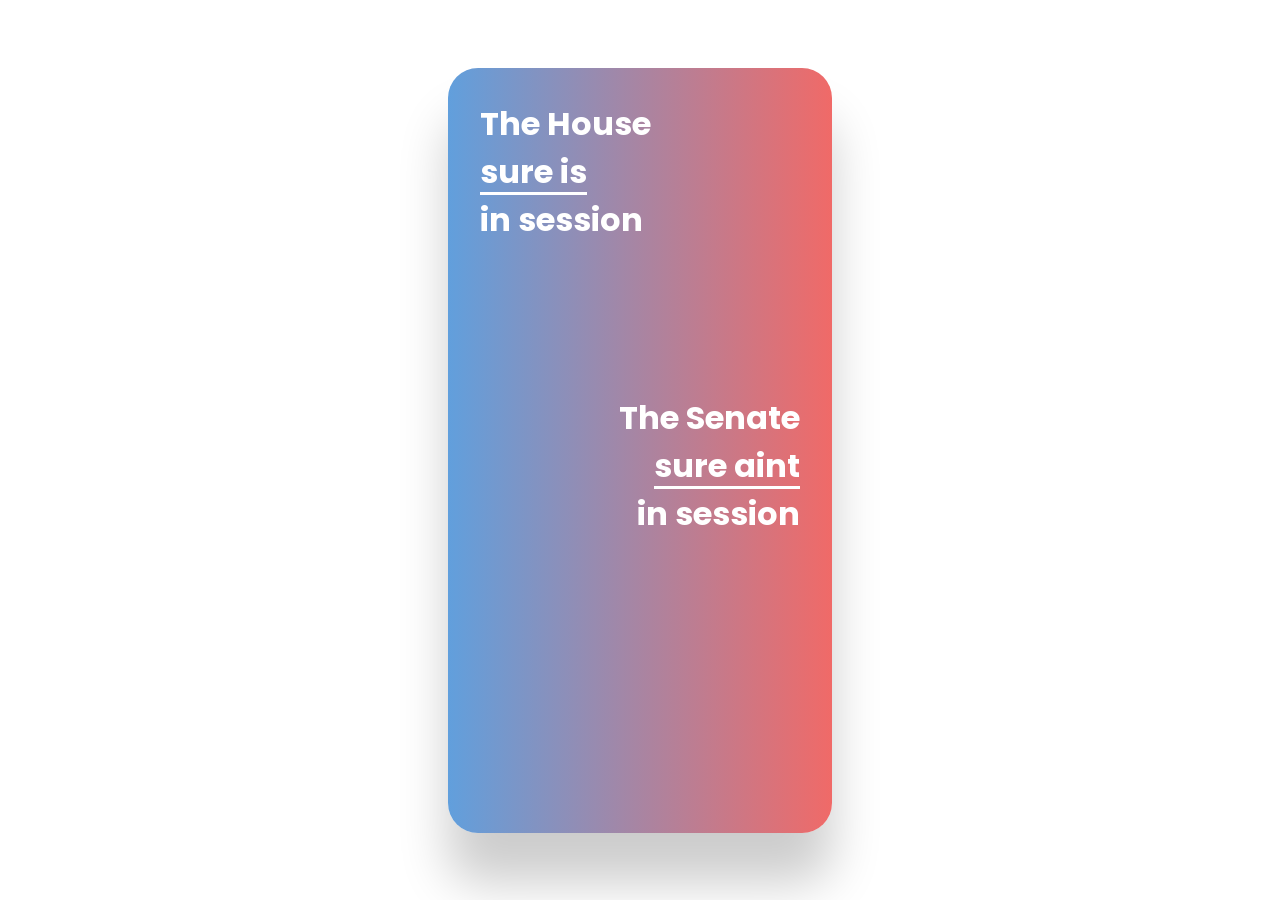
==== index.html @ 0bc2724d "702" ====
<!DOCTYPE html>
<html lang="en">
<head>
    <!-- Global site tag (gtag.js) - Google Analytics -->
<script async src="https://www.googletagmanager.com/gtag/js?id=G-7B8BMRLP4E"></script>
<script>
  window.dataLayer = window.dataLayer || [];
  function gtag(){dataLayer.push(arguments);}
  gtag('js', new Date());

  gtag('config', 'G-7B8BMRLP4E');
</script>
    <link rel="preconnect" href="https://fonts.gstatic.com">
<link href="https://fonts.googleapis.com/css2?family=Poppins:wght@500&display=swap" rel="stylesheet">
    <meta charset="UTF-8">
    <meta name="viewport" content="width=device-width, initial-scale=1.0 /">
    <meta http-equiv="X-UA-Compatible" content="ie-edge" />
    <link rel="stylesheet" href="./style.css" />
    <link rel="shortcut icon" type="image/x-icon" href="favicon.ico?">
    <title>Is Congress In Session?</title>
</head>
<body>
   <div class="container">
       <div class="card">
            <div class="house">
                <h1>The House</h1>
                <div class="houseStatus">
                <h1><a href="https://live.house.gov/">sure is</a></h1>
                </div>
                <h1>in session</h1>
                <br>
                <br>
                <br>
                <br>
                <br>
                <br>
            <div class="senate">
                <h1>The Senate</h1>
                <div class="senateStatus">
                <h1><a href="https://www.senate.gov/floor/index.htm">sure aint</a></h1>
                </div>
                <h1>in session</h1>
            </div>
        </div>
  </body>
  <script src="script.js"></script>
</html>
---- style.css ----
* {
    margin: 0;
    padding: 0;
    box-sizing: border-box;
  }


svg {
    cursor: pointer;
    display: center;
    justify-content: center;
    align-items: center;
}

html {
    scroll-behavior: smooth;
  }
  
body{
    font-family: 'Poppins', sans-serif;
    min-height: 100vh;
    display: flex;
    font-size: 100%;
    justify-content: center;
    align-items: center;
    flex-direction: column; 
}

a {
    color: rgb(255, 255, 255);
  }

.container {
    width: 90%;
    display: flex;
    justify-content: center;
    align-items: center;
    flex-direction: row; 
    max-height: 85vh;
    min-height: 85vh;
    text-align: center;
  }

.card{
    color: rgb(255, 255, 255);
    background: linear-gradient(
        to left,
        rgba(235, 56, 53, 0.75),
        rgba(44, 127, 209, 0.75)
    );
    min-height: 85vh;
    max-height: 85vh;
    width: 24rem;
    border-radius: 30px;
    padding: 2rem 2rem;
    box-shadow: 0 20px 20px rgba(0,0,0,0.2);
    box-shadow: 0 50px 50px rgba(0,0,0,0.2);
    float: center;
}


.house{
    text-align: left;
    margin-bottom: 100px;
}

.senate{
    text-align: right;
}

.houseStatus{
    text-decoration: underline;
    text-underline-position: under;
}

.senateStatus{
    text-decoration: underline;
    text-underline-position: under;
}

section{
    min-height: 100vh;
    font-size: 150%;
    display: flex;
    justify-content: space-around;
    align-items: center;
    flex-direction: column; 
}

img{
    width: 50px;
    justify-self: center;
}
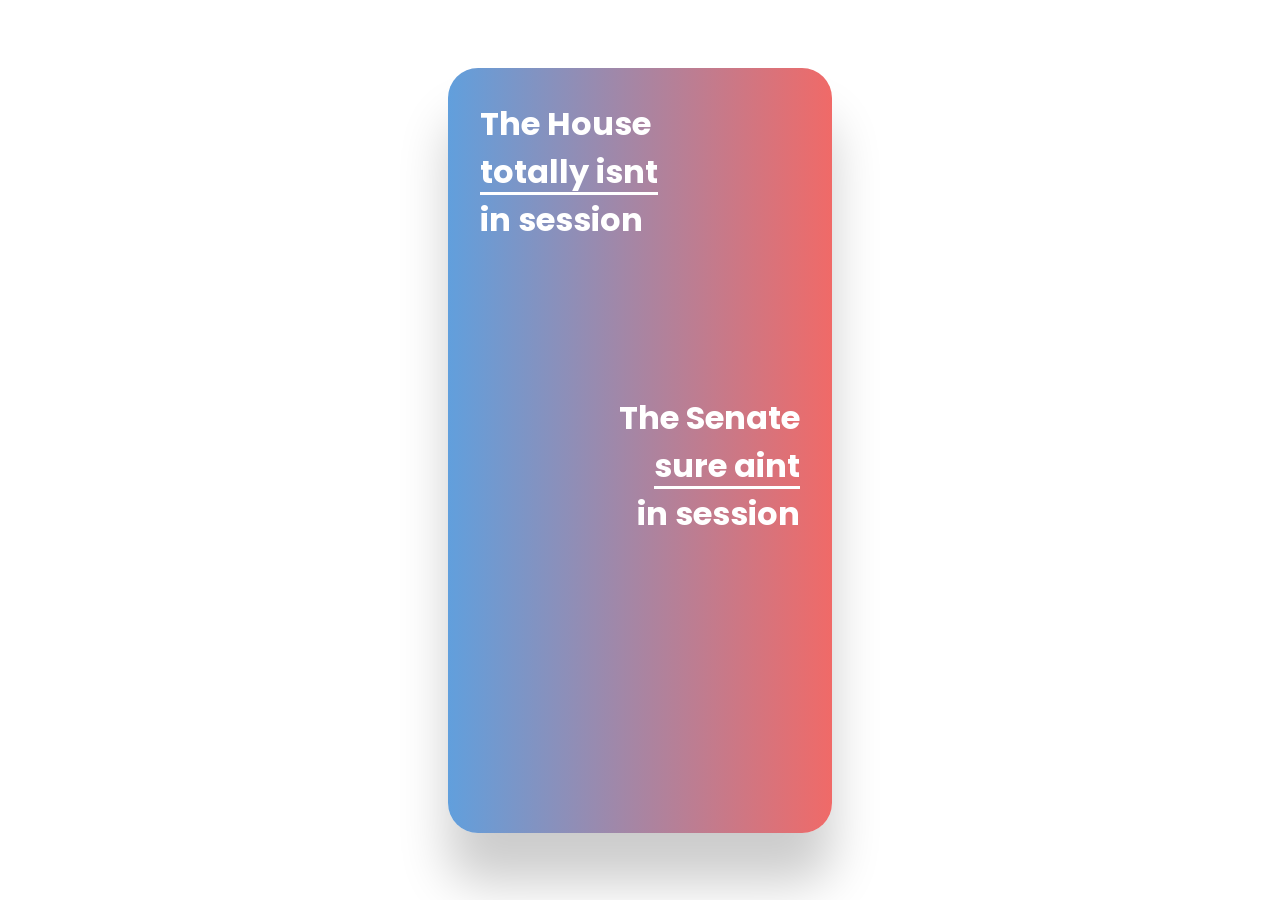
==== commit f51ca601: "auto-update 2021-05-02-21:05:27" ====
--- a/index.html
+++ b/index.html
@@ -26,7 +26,7 @@
             <div class="house">
                 <h1>The House</h1>
                 <div class="houseStatus">
-                <h1><a href="https://live.house.gov/">sure is</a></h1>
+                <h1><a href="https://live.house.gov/">totally isnt</a></h1>
                 </div>
                 <h1>in session</h1>
                 <br>
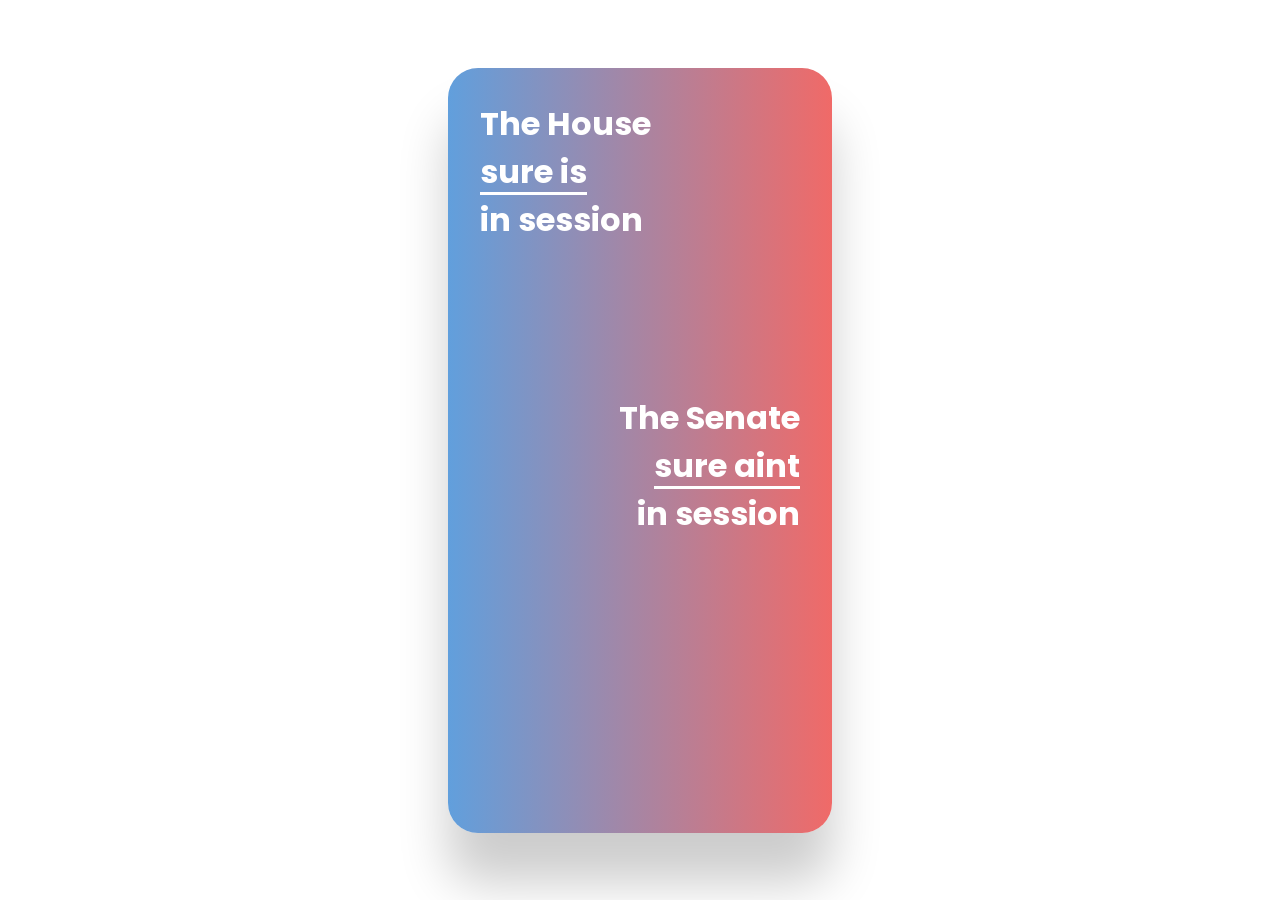
==== commit 72da611a: "Merge https://github.com/sjdear/congress into gh-pages k" ====
--- a/index.html
+++ b/index.html
@@ -26,7 +26,7 @@
             <div class="house">
                 <h1>The House</h1>
                 <div class="houseStatus">
-                <h1><a href="https://live.house.gov/">totally isnt</a></h1>
+                <h1><a href="https://live.house.gov/">sure is</a></h1>
                 </div>
                 <h1>in session</h1>
                 <br>
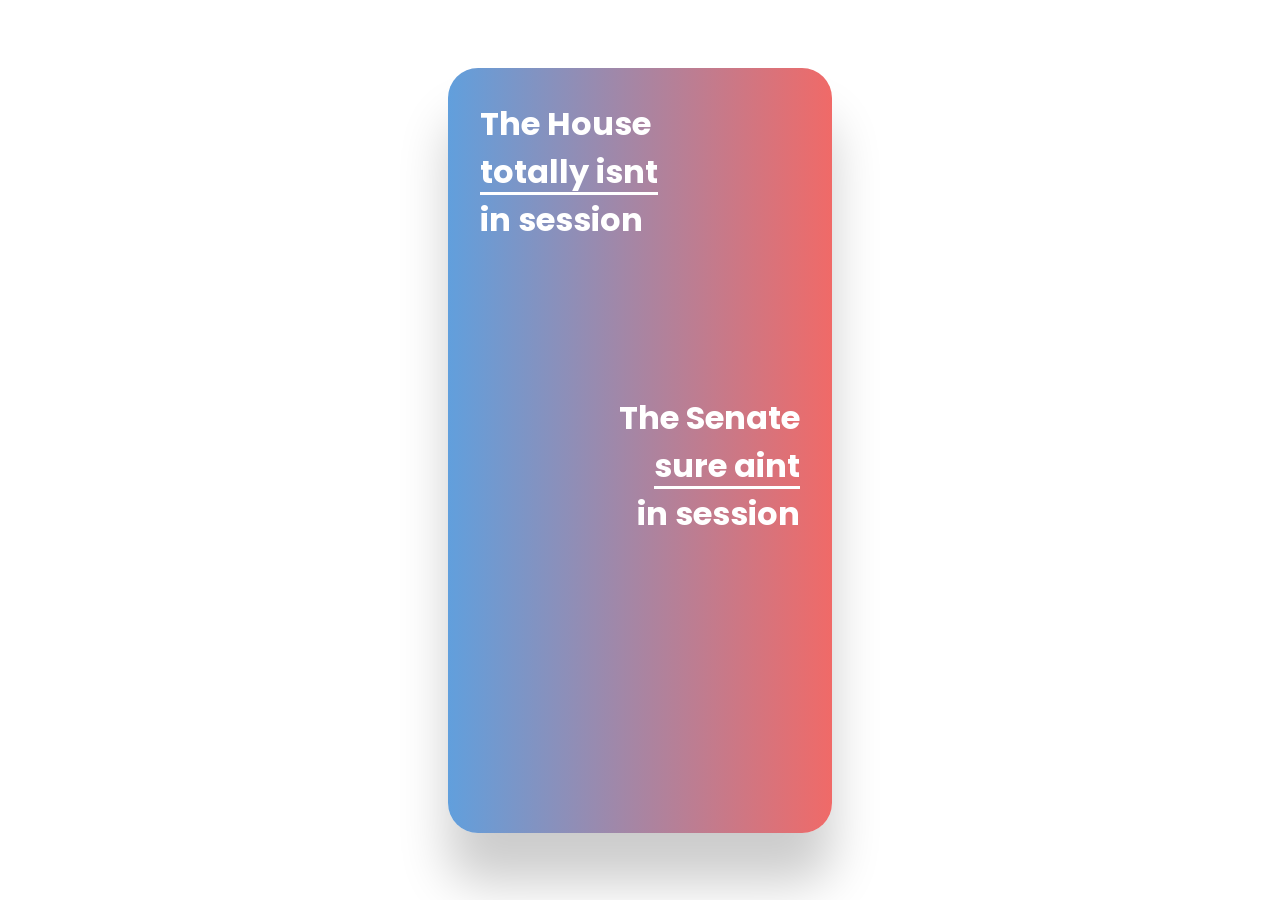
==== commit 2e585709: "auto-update 2021-05-02-21:22:42" ====
--- a/index.html
+++ b/index.html
@@ -26,7 +26,7 @@
             <div class="house">
                 <h1>The House</h1>
                 <div class="houseStatus">
-                <h1><a href="https://live.house.gov/">sure is</a></h1>
+                <h1><a href="https://live.house.gov/">totally isnt</a></h1>
                 </div>
                 <h1>in session</h1>
                 <br>
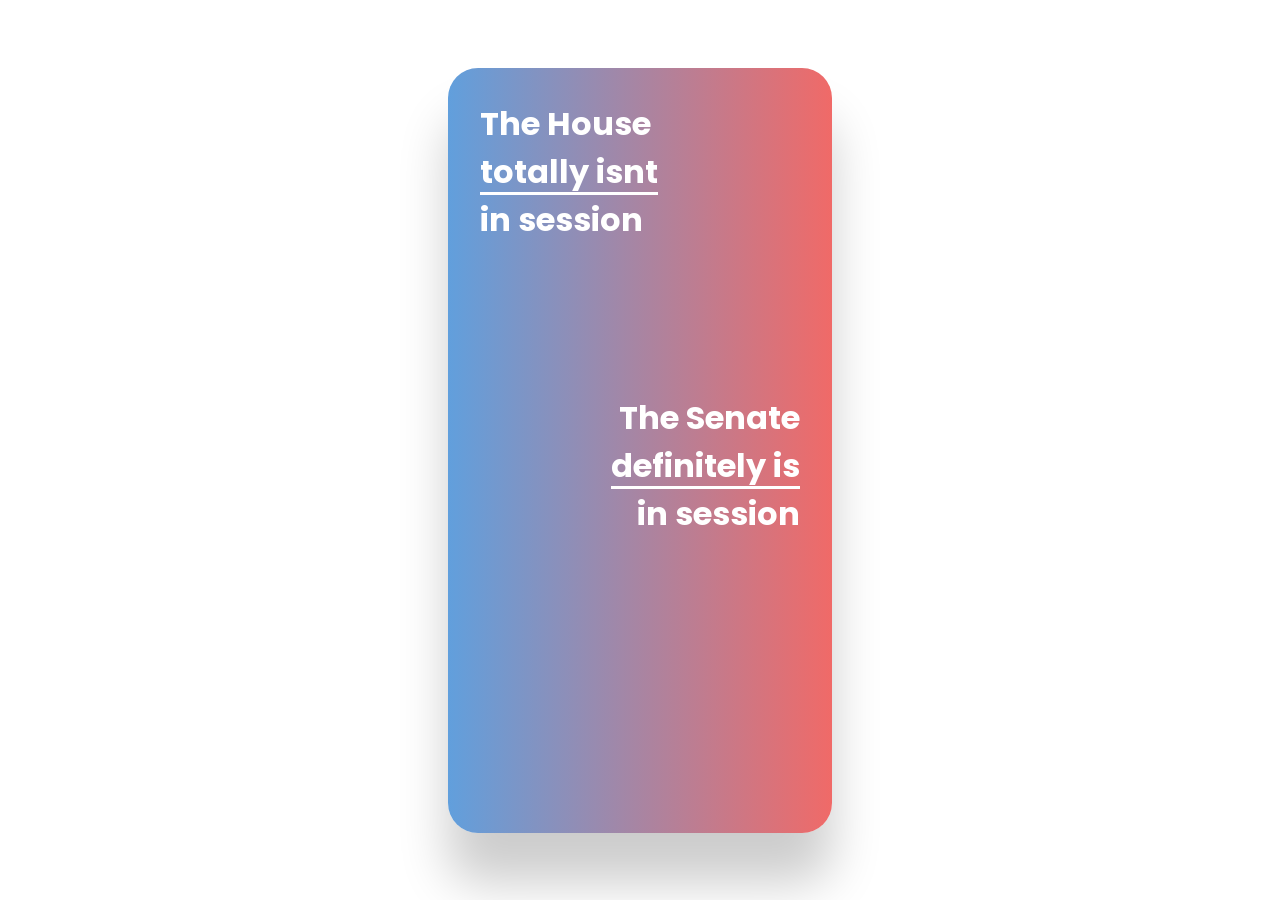
==== commit f292513c: "auto-update 2021-05-03-16:51:21" ====
--- a/index.html
+++ b/index.html
@@ -38,7 +38,7 @@
             <div class="senate">
                 <h1>The Senate</h1>
                 <div class="senateStatus">
-                <h1><a href="https://www.senate.gov/floor/index.htm">sure aint</a></h1>
+                <h1><a href="https://www.senate.gov/floor/index.htm">definitely is</a></h1>
                 </div>
                 <h1>in session</h1>
             </div>
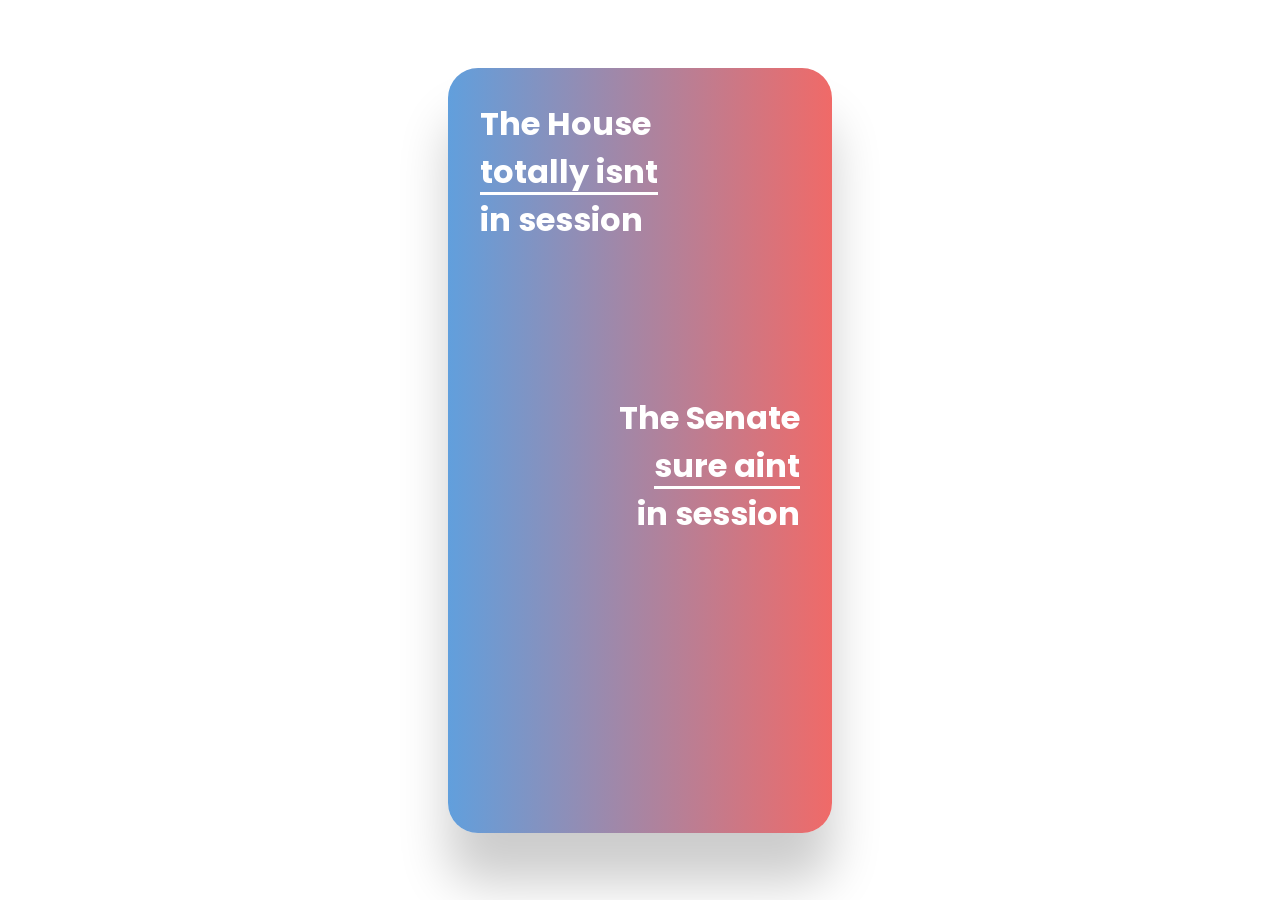
==== commit 8b1abca4: "auto-update 2021-05-03-17:24:20" ====
--- a/index.html
+++ b/index.html
@@ -38,7 +38,7 @@
             <div class="senate">
                 <h1>The Senate</h1>
                 <div class="senateStatus">
-                <h1><a href="https://www.senate.gov/floor/index.htm">definitely is</a></h1>
+                <h1><a href="https://www.senate.gov/floor/index.htm">sure aint</a></h1>
                 </div>
                 <h1>in session</h1>
             </div>
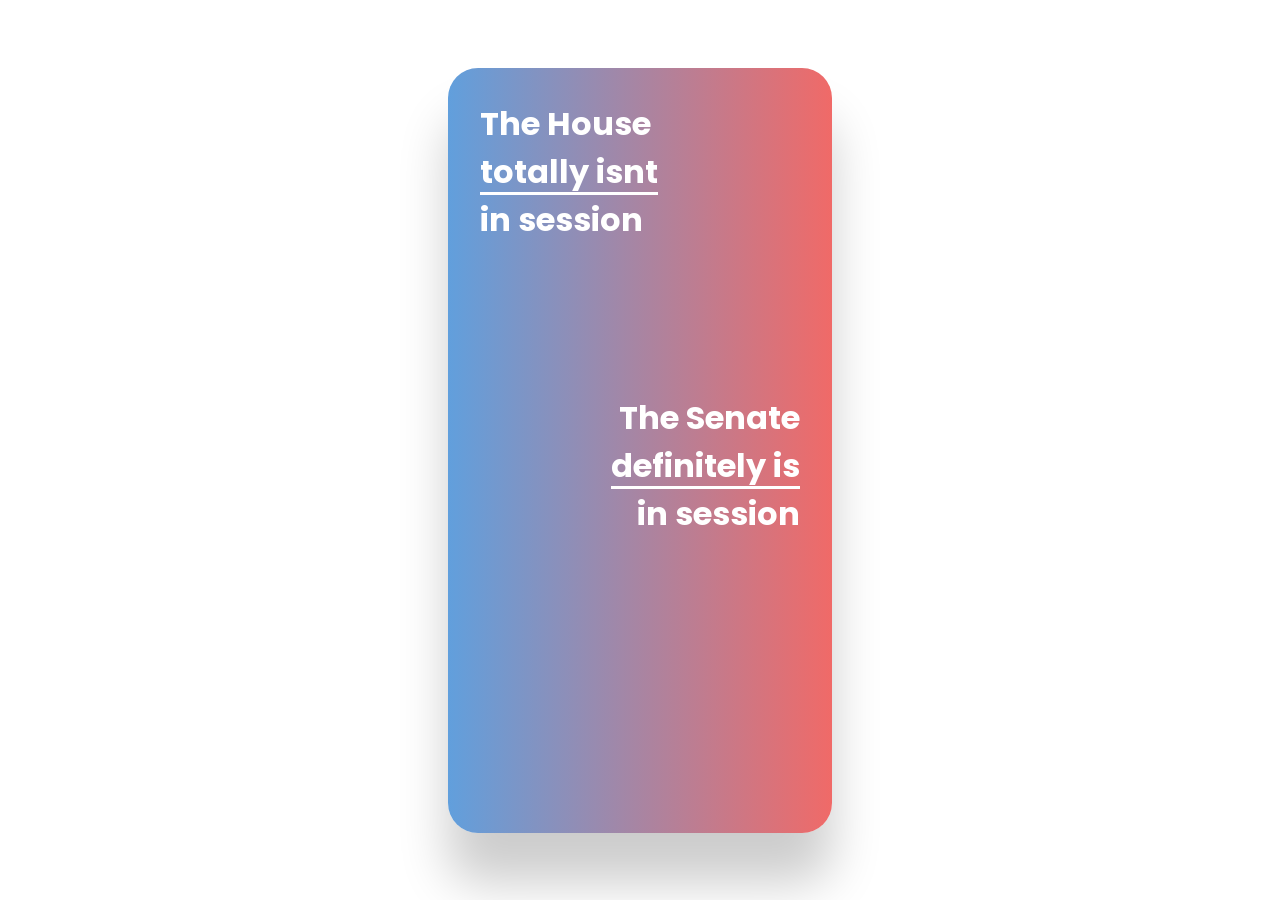
==== commit 26b6248d: "auto-update 2021-05-25-11:49:10" ====
--- a/index.html
+++ b/index.html
@@ -38,7 +38,7 @@
             <div class="senate">
                 <h1>The Senate</h1>
                 <div class="senateStatus">
-                <h1><a href="https://www.senate.gov/floor/index.htm">sure aint</a></h1>
+                <h1><a href="https://www.senate.gov/floor/index.htm">definitely is</a></h1>
                 </div>
                 <h1>in session</h1>
             </div>
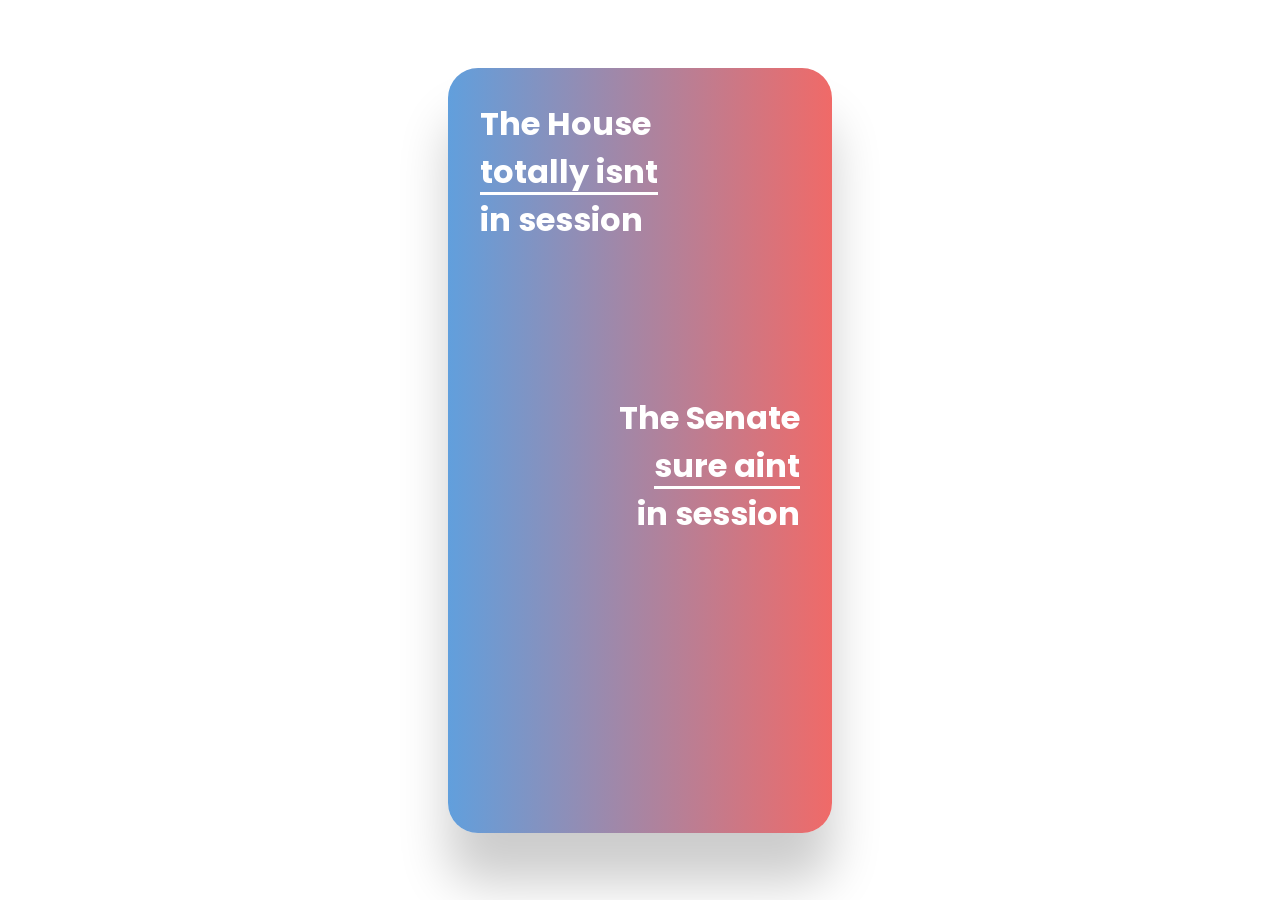
==== commit 47ce172d: "Update index.html" ====
--- a/index.html
+++ b/index.html
@@ -38,7 +38,7 @@
             <div class="senate">
                 <h1>The Senate</h1>
                 <div class="senateStatus">
-                <h1><a href="https://www.senate.gov/floor/index.htm">definitely is</a></h1>
+                <h1><a href="https://www.senate.gov/floor/index.htm">sure aint</a></h1>
                 </div>
                 <h1>in session</h1>
             </div>
